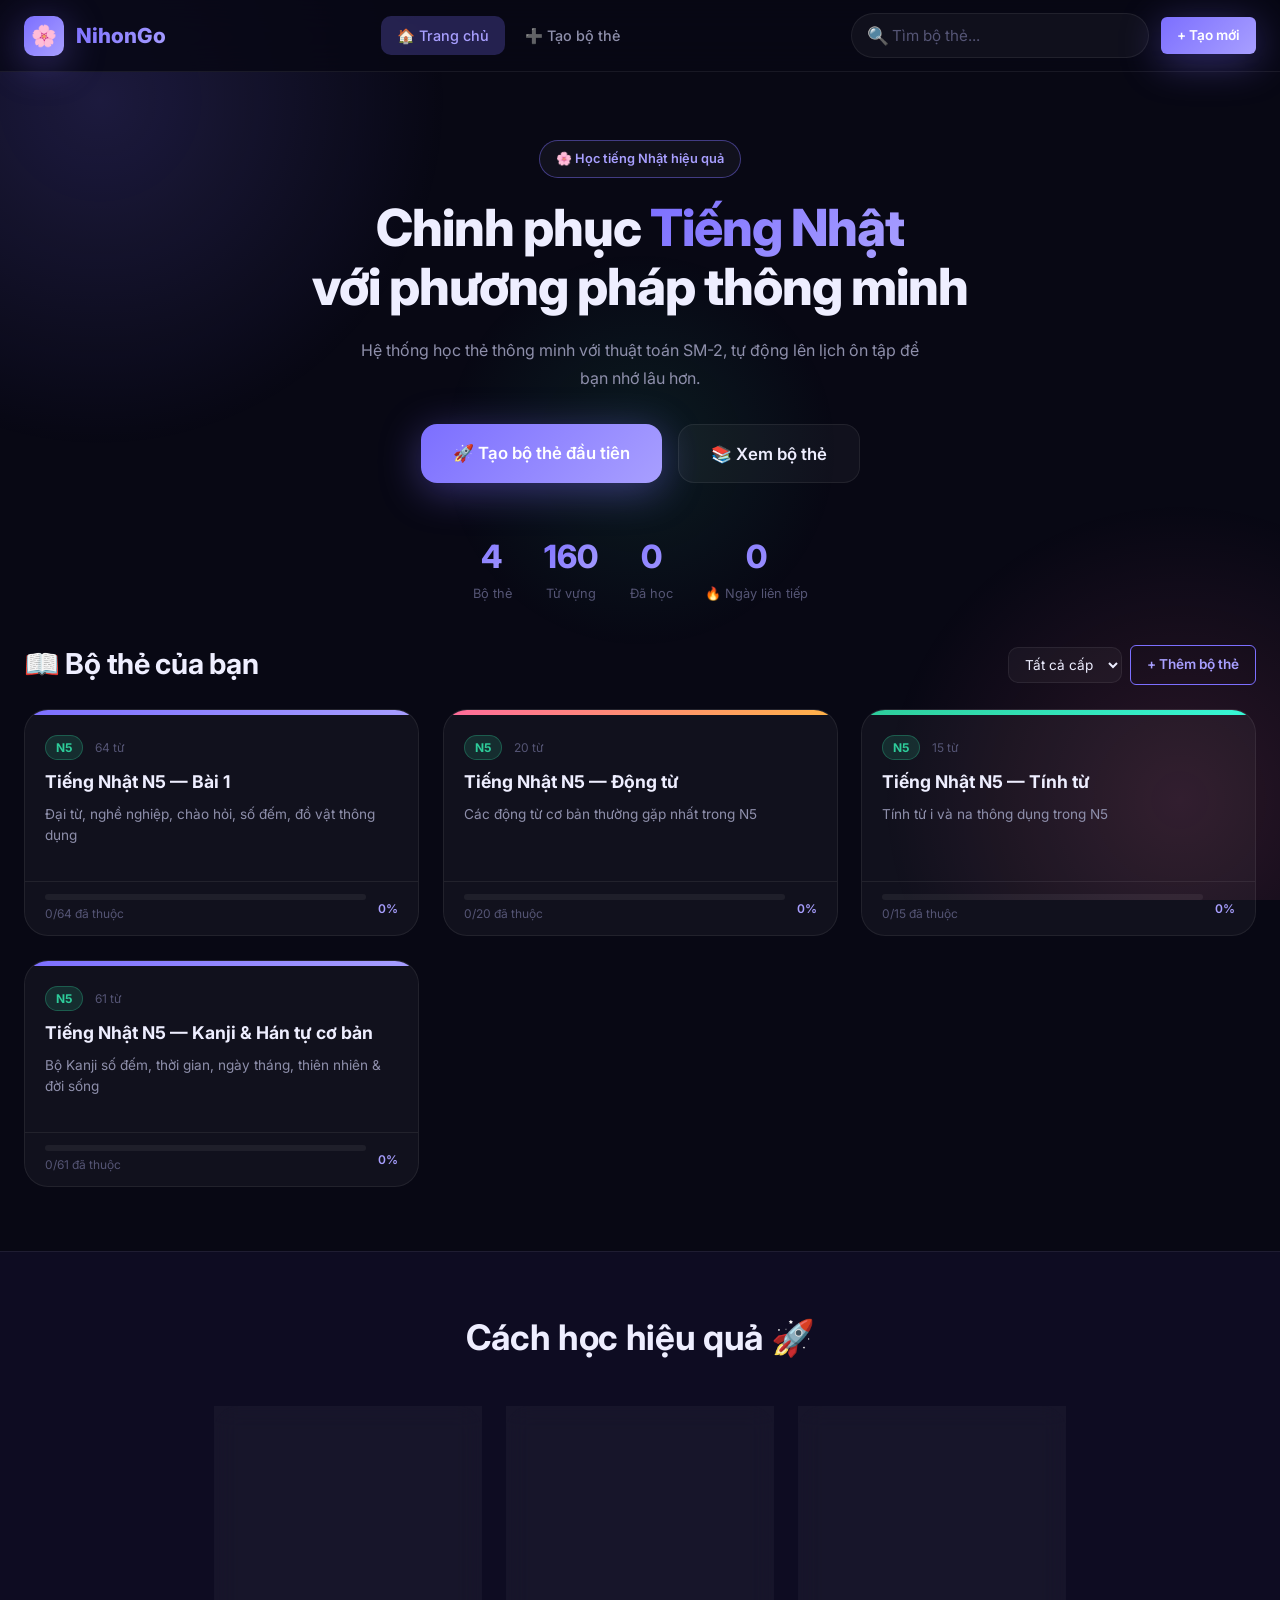
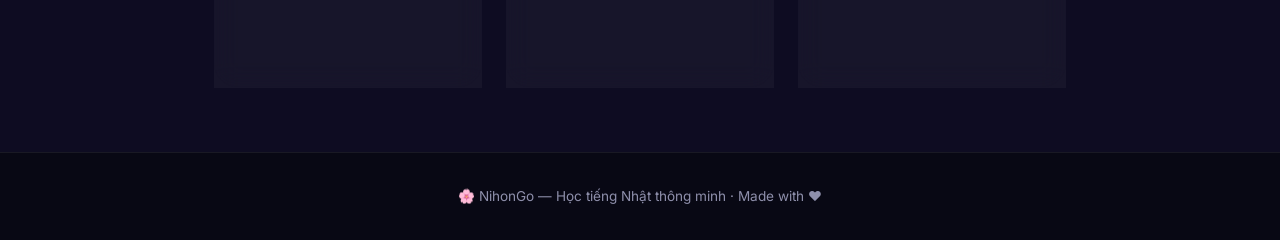
==== index.html @ 65e4b125 "first commit" ====
<!DOCTYPE html>
<html lang="vi">
<head>
  <meta charset="UTF-8">
  <meta name="viewport" content="width=device-width, initial-scale=1.0">
  <meta name="description" content="NihonGo — Học tiếng Nhật thông minh với spaced repetition, flashcard, kiểm tra và trò chơi ghép thẻ.">
  <title>NihonGo — Học Tiếng Nhật Thông Minh</title>
  <link rel="stylesheet" href="css/style.css">
  <link rel="stylesheet" href="css/components.css">
  <link rel="stylesheet" href="css/animations.css">
</head>
<body>
  <div class="bg-mesh"><div class="orb3"></div></div>

  <!-- NAVBAR -->
  <nav class="navbar">
    <div class="navbar-inner">
      <a href="index.html" class="navbar-brand">
        <div class="brand-logo">🌸</div>
        <span class="brand-name">NihonGo</span>
      </a>
      <ul class="navbar-nav hide-mobile">
        <li><a href="index.html" class="active">🏠 Trang chủ</a></li>
        <li><a href="create.html">➕ Tạo bộ thẻ</a></li>
      </ul>
      <div class="navbar-actions">
        <div class="search-wrap hide-mobile">
          <span class="icon">🔍</span>
          <input type="text" class="search-input" id="global-search" placeholder="Tìm bộ thẻ..." oninput="filterSets(this.value)">
        </div>
        <a href="create.html" class="btn btn-primary btn-sm">+ Tạo mới</a>
      </div>
    </div>
  </nav>

  <main class="page">
    <!-- HERO -->
    <section class="hero section">
      <div class="container-md">
        <div class="hero-badge">🌸 Học tiếng Nhật hiệu quả</div>
        <h1 class="hero-title">
          Chinh phục <span class="text-gradient">Tiếng Nhật</span><br>
          với phương pháp thông minh
        </h1>
        <p class="hero-sub">
          Hệ thống học thẻ thông minh với thuật toán SM-2, tự động lên lịch ôn tập để bạn nhớ lâu hơn.
        </p>
        <div class="hero-actions">
          <a href="create.html" class="btn btn-primary btn-lg">🚀 Tạo bộ thẻ đầu tiên</a>
          <button class="btn btn-secondary btn-lg" onclick="document.getElementById('sets-section').scrollIntoView({behavior:'smooth'})">
            📚 Xem bộ thẻ
          </button>
        </div>
        <div class="hero-stats" id="hero-stats">
          <div class="hero-stat"><div class="hero-stat-value" id="stat-sets">0</div><div class="hero-stat-label">Bộ thẻ</div></div>
          <div class="hero-stat"><div class="hero-stat-value" id="stat-words">0</div><div class="hero-stat-label">Từ vựng</div></div>
          <div class="hero-stat"><div class="hero-stat-value" id="stat-studied">0</div><div class="hero-stat-label">Đã học</div></div>
          <div class="hero-stat"><div class="hero-stat-value" id="stat-streak">0</div><div class="hero-stat-label">🔥 Ngày liên tiếp</div></div>
        </div>
      </div>
    </section>

    <!-- SETS SECTION -->
    <section class="section" id="sets-section" style="padding-top:0;">
      <div class="container">
        <div class="flex items-center justify-between gap-3 flex-wrap" style="margin-bottom:var(--sp-6);">
          <h2 style="font-size:clamp(1.25rem, 3vw, 1.8rem);">📖 Bộ thẻ của bạn</h2>
          <div class="flex gap-2 items-center flex-wrap" style="width:auto;">
            <select id="filter-level" class="form-select" style="width:auto;padding:var(--sp-2) var(--sp-3);font-size:.85rem;" onchange="filterSets()">
              <option value="">Tất cả cấp</option>
              <option value="N5">N5</option>
              <option value="N4">N4</option>
              <option value="N3">N3</option>
              <option value="N2">N2</option>
              <option value="N1">N1</option>
            </select>
            <a href="create.html" class="btn btn-outline btn-sm">+ Thêm bộ thẻ</a>
          </div>
        </div>

        <div class="grid-3" id="sets-grid">
          <!-- Rendered by JS -->
        </div>

        <div class="empty-state" id="empty-state" style="display:none;">
          <div class="empty-icon">📭</div>
          <h3>Chưa có bộ thẻ nào</h3>
          <p>Tạo bộ thẻ đầu tiên hoặc các bộ mặc định sẽ được thêm tự động.</p>
          <a href="create.html" class="btn btn-primary">Tạo bộ thẻ</a>
        </div>
      </div>
    </section>

    <!-- HOW IT WORKS -->
    <section class="section" style="background:var(--bg-elevated);border-top:1px solid var(--glass-border);">
      <div class="container-md">
        <h2 style="text-align:center;margin-bottom:var(--sp-12);">Cách học hiệu quả 🚀</h2>
        <div class="grid-3">
          <div class="card-glass" style="padding:var(--sp-6);text-align:center;gap:var(--sp-4);display:flex;flex-direction:column;align-items:center;" class="anim-fadeInUp">
            <div style="font-size:3rem;">🃏</div>
            <h3>Thẻ ghi nhớ</h3>
            <p>Lật thẻ 3D để học từ mới. Vuốt phải nếu thuộc, vuốt trái nếu chưa thuộc.</p>
          </div>
          <div class="card-glass" style="padding:var(--sp-6);text-align:center;gap:var(--sp-4);display:flex;flex-direction:column;align-items:center;">
            <div style="font-size:3rem;">🧠</div>
            <h3>SM-2 Thông minh</h3>
            <p>Thuật toán SM-2 tự động lên lịch ôn tập: từ khó xuất hiện nhiều hơn, từ đã thuộc ít hơn.</p>
          </div>
          <div class="card-glass" style="padding:var(--sp-6);text-align:center;gap:var(--sp-4);display:flex;flex-direction:column;align-items:center;">
            <div style="font-size:3rem;">📈</div>
            <h3>Theo dõi tiến độ</h3>
            <p>Xem tỷ lệ thuộc bài, chuỗi ngày học liên tiếp và độ chính xác trong bài kiểm tra.</p>
          </div>
        </div>
      </div>
    </section>
  </main>

  <footer class="footer">
    <div class="container">
      <p>🌸 NihonGo — Học tiếng Nhật thông minh · Made with ❤️</p>
    </div>
  </footer>

  <script src="js/data.js"></script>
  <script src="js/sm2.js"></script>
  <script src="js/app.js"></script>
  <script>
    let allSets = [];

    document.addEventListener('DOMContentLoaded', () => {
      allSets = DB.getSets();
      renderStats();
      renderSets(allSets);
    });

    function renderStats() {
      const stats = DB.getStats();
      document.getElementById('stat-sets').textContent    = allSets.length;
      document.getElementById('stat-words').textContent   = allSets.reduce((s, set) => s + set.cards.length, 0);
      document.getElementById('stat-studied').textContent = stats.totalStudied || 0;
      document.getElementById('stat-streak').textContent  = stats.streak || 0;
    }

    function renderSets(sets) {
      const grid  = document.getElementById('sets-grid');
      const empty = document.getElementById('empty-state');

      if (!sets.length) {
        grid.style.display  = 'none';
        empty.style.display = 'flex';
        return;
      }
      grid.style.display  = '';
      empty.style.display = 'none';

      grid.innerHTML = sets.map(set => {
        const prog = DB.getSetProgress(set.id);
        const accentColors = { '#7C6FFF': 'var(--grad-primary)', '#FF6B9D': 'var(--grad-secondary)', '#2ECC9A': 'var(--grad-success)' };
        const accent = accentColors[set.color] || 'var(--grad-primary)';
        return `
          <a href="study-set.html?set=${set.id}" class="set-card anim-cardEnter">
            <div class="set-card-accent" style="background:${accent};"></div>
            <div class="set-card-body">
              <div class="flex items-center gap-3" style="margin-bottom:var(--sp-2);">
                <span class="badge-${set.level.toLowerCase()}">${set.level}</span>
                <span style="font-size:.75rem;color:var(--text-muted);">${set.cards.length} từ</span>
              </div>
              <div class="set-card-title">${set.name}</div>
              <div class="set-card-desc">${set.description}</div>
            </div>
            <div class="set-card-footer">
              <div class="set-card-progress">
                <div class="progress-wrap" style="height:6px;">
                  <div class="progress-bar" style="width:${prog.pct}%;background:${accent};"></div>
                </div>
                <div style="font-size:.75rem;color:var(--text-muted);margin-top:4px;">${prog.known}/${prog.total} đã thuộc</div>
              </div>
              <span class="set-card-pct">${prog.pct}%</span>
            </div>
          </a>
        `;
      }).join('');
    }

    function filterSets(searchVal) {
      const search = (searchVal || document.getElementById('global-search').value || '').toLowerCase();
      const level  = document.getElementById('filter-level').value;
      const filtered = allSets.filter(s => {
        const matchSearch = !search || s.name.toLowerCase().includes(search) || s.description.toLowerCase().includes(search);
        const matchLevel  = !level  || s.level === level;
        return matchSearch && matchLevel;
      });
      renderSets(filtered);
    }
  </script>
</body>
</html>
---- css/style.css ----
@import url('https://fonts.googleapis.com/css2?family=Noto+Sans+JP:wght@300;400;500;700;900&family=Inter:wght@300;400;500;600;700;800;900&display=swap');

/* ============================================================
   DESIGN TOKENS
   ============================================================ */
:root {
  /* Brand */
  --clr-primary:       #7C6FFF;
  --clr-primary-dark:  #5A4FE0;
  --clr-primary-light: #A89FFF;
  --clr-primary-glow:  rgba(124,111,255,.25);

  --clr-secondary:       #FF6B9D;
  --clr-secondary-light: #FFA5C3;

  --clr-success:  #2ECC9A;
  --clr-warning:  #FFB347;
  --clr-danger:   #FF4757;

  /* Gradients */
  --grad-primary:   linear-gradient(135deg,#7C6FFF,#A89FFF);
  --grad-secondary: linear-gradient(135deg,#FF6B9D,#FFB347);
  --grad-success:   linear-gradient(135deg,#2ECC9A,#38F9D7);
  --grad-danger:    linear-gradient(135deg,#FF4757,#FF6B9D);
  --grad-hero:      linear-gradient(135deg,#080814 0%,#110D2E 50%,#080814 100%);
  --grad-card:      linear-gradient(135deg,rgba(124,111,255,.08),rgba(255,107,157,.04));

  /* Backgrounds */
  --bg-base:     #080814;
  --bg-elevated: #0E0C22;
  --bg-surface:  #15132E;
  --bg-overlay:  rgba(8,8,20,.85);

  /* Glass */
  --glass-bg:        rgba(255,255,255,.04);
  --glass-bg-hover:  rgba(255,255,255,.07);
  --glass-border:    rgba(255,255,255,.07);
  --glass-border-hi: rgba(124,111,255,.45);

  /* Text */
  --text-primary:   #EEEEFF;
  --text-secondary: #8E8FAB;
  --text-muted:     #555575;

  /* Shadows */
  --shadow-xs: 0 1px 4px rgba(0,0,0,.5);
  --shadow-sm: 0 4px 16px rgba(0,0,0,.5);
  --shadow-md: 0 8px 32px rgba(0,0,0,.55);
  --shadow-lg: 0 20px 60px rgba(0,0,0,.65);
  --shadow-primary: 0 8px 40px rgba(124,111,255,.4);
  --shadow-secondary: 0 8px 40px rgba(255,107,157,.4);

  /* Radii */
  --r-xs:  6px;
  --r-sm:  10px;
  --r-md:  16px;
  --r-lg:  24px;
  --r-xl:  36px;
  --r-2xl: 48px;
  --r-full: 9999px;

  /* Spacing scale */
  --sp-1:  4px;  --sp-2:  8px;  --sp-3: 12px; --sp-4: 16px;
  --sp-5: 20px;  --sp-6: 24px;  --sp-8: 32px;
  --sp-10: 40px; --sp-12: 48px; --sp-16: 64px;

  /* Transitions */
  --ease:        cubic-bezier(.4,0,.2,1);
  --ease-bounce: cubic-bezier(.34,1.56,.64,1);
  --t-fast: .15s; --t-base: .3s; --t-slow: .5s;

  /* Z-index */
  --z-base:    1;
  --z-sticky: 20;
  --z-modal: 100;
  --z-toast: 200;
}

/* ============================================================
   RESET
   ============================================================ */
*,*::before,*::after { box-sizing:border-box; margin:0; padding:0; }
html { scroll-behavior:smooth; font-size:16px; }
body {
  font-family:'Inter','Noto Sans JP',-apple-system,sans-serif;
  background:var(--bg-base);
  color:var(--text-primary);
  min-height:100vh;
  line-height:1.6;
  overflow-x:hidden;
  -webkit-font-smoothing:antialiased;
}
a { color:inherit; text-decoration:none; }
img,svg { display:block; }
button { font-family:inherit; cursor:pointer; border:none; background:none; }
input,select,textarea { font-family:inherit; }
ul,ol { list-style:none; }

::-webkit-scrollbar { width:6px; }
::-webkit-scrollbar-track { background:var(--bg-base); }
::-webkit-scrollbar-thumb { background:var(--clr-primary-dark); border-radius:3px; }
::-webkit-scrollbar-thumb:hover { background:var(--clr-primary); }
::selection { background:var(--clr-primary); color:#fff; }

/* ============================================================
   TYPOGRAPHY
   ============================================================ */
h1 { font-size:clamp(1.9rem,4.5vw,3.2rem); font-weight:800; line-height:1.15; letter-spacing:-.02em; }
h2 { font-size:clamp(1.4rem,3vw,2.2rem); font-weight:700; line-height:1.2; letter-spacing:-.01em; }
h3 { font-size:clamp(1.1rem,2vw,1.5rem); font-weight:600; }
h4 { font-size:1rem; font-weight:600; }
p  { color:var(--text-secondary); line-height:1.75; }

.text-gradient {
  background:var(--grad-primary);
  -webkit-background-clip:text;
  -webkit-text-fill-color:transparent;
  background-clip:text;
}
.text-gradient-2 {
  background:var(--grad-secondary);
  -webkit-background-clip:text;
  -webkit-text-fill-color:transparent;
  background-clip:text;
}

.japanese      { font-family:'Noto Sans JP',sans-serif; font-weight:500; }
.japanese-xl   { font-family:'Noto Sans JP',sans-serif; font-size:clamp(3rem,10vw,6rem); font-weight:700; line-height:1.05; }
.japanese-lg   { font-family:'Noto Sans JP',sans-serif; font-size:clamp(2rem,6vw,3.5rem); font-weight:700; }
.japanese-md   { font-family:'Noto Sans JP',sans-serif; font-size:clamp(1.2rem,3vw,1.8rem); font-weight:500; }

/* ============================================================
   LAYOUT
   ============================================================ */
.container    { width:100%; max-width:1280px; margin:0 auto; padding:0 var(--sp-6); }
.container-md { width:100%; max-width:900px;  margin:0 auto; padding:0 var(--sp-6); }
.container-sm { width:100%; max-width:680px;  margin:0 auto; padding:0 var(--sp-6); }

.page { min-height:100vh; padding-top:76px; }
.section { padding:var(--sp-16) 0; }

/* Flex helpers */
.flex         { display:flex; }
.flex-col     { display:flex; flex-direction:column; }
.text-center  { text-align:center; }
.items-center { align-items:center; }
.items-start  { align-items:flex-start; }
.justify-center  { justify-content:center; }
.justify-between { justify-content:space-between; }
.justify-end     { justify-content:flex-end; }
.flex-wrap    { flex-wrap:wrap; }
.flex-1       { flex:1; }
.gap-1 { gap:var(--sp-1); } .gap-2 { gap:var(--sp-2); }
.gap-3 { gap:var(--sp-3); } .gap-4 { gap:var(--sp-4); }
.gap-5 { gap:var(--sp-5); } .gap-6 { gap:var(--sp-6); }
.gap-8 { gap:var(--sp-8); }

/* Grid helpers */
.grid-2 { display:grid; grid-template-columns:repeat(2,1fr); gap:var(--sp-6); }
.grid-3 { display:grid; grid-template-columns:repeat(3,1fr); gap:var(--sp-6); }
.grid-4 { display:grid; grid-template-columns:repeat(4,1fr); gap:var(--sp-4); }

@media(max-width:1024px) {
  .grid-3 { grid-template-columns:repeat(2,1fr); }
  .grid-4 { grid-template-columns:repeat(2,1fr); }
}

@media(max-width:768px) {
  .container, .container-md, .container-sm { padding:0 var(--sp-4); }
  .page { padding-top:64px; }
  .navbar { height:62px; }
  .section { padding:var(--sp-10) 0; }
  .grid-2, .grid-3, .grid-4 { grid-template-columns:1fr; gap:var(--sp-4); }
  .hide-mobile { display:none !important; }
  
  .hero { padding:var(--sp-10) 0 var(--sp-6); }
  .hero-stats {
    display:grid;
    grid-template-columns:repeat(2, 1fr);
    gap:var(--sp-4);
    margin-top:var(--sp-8);
  }
  .hero-stat {
    background:var(--glass-bg);
    border:1px solid var(--glass-border);
    border-radius:var(--r-md);
    padding:var(--sp-3);
  }
  .hero-stat-value { font-size:1.6rem; }
  .hero-actions { flex-direction:column; width:100%; max-width:320px; margin:0 auto; }
  .hero-actions .btn { width:100%; }
}

@media(max-width:480px) {
  .container, .container-md, .container-sm { padding:0 var(--sp-3); }
  .hero-title { font-size:1.75rem; }
  .hero-stat-value { font-size:1.4rem; }
  .hero-stats { gap:var(--sp-2); }
  .hero-stat { padding:var(--sp-2); }
}

/* ============================================================
   BACKGROUND MESH (ANIMATED ORBS)
   ============================================================ */
.bg-mesh {
  position:fixed; inset:0; z-index:-1; overflow:hidden; pointer-events:none;
}
.bg-mesh::before {
  content:'';
  position:absolute;
  width:700px; height:700px;
  border-radius:50%;
  background:radial-gradient(circle,rgba(124,111,255,.18) 0%,transparent 70%);
  top:-250px; left:-250px;
  animation:orbFloat 22s ease-in-out infinite;
}
.bg-mesh::after {
  content:'';
  position:absolute;
  width:600px; height:600px;
  border-radius:50%;
  background:radial-gradient(circle,rgba(255,107,157,.14) 0%,transparent 70%);
  bottom:-200px; right:-200px;
  animation:orbFloat 28s ease-in-out infinite reverse;
}
.bg-mesh .orb3 {
  position:absolute;
  width:400px; height:400px;
  border-radius:50%;
  background:radial-gradient(circle,rgba(46,204,154,.1) 0%,transparent 70%);
  top:50%; left:50%;
  transform:translate(-50%,-50%);
  animation:orbFloat 18s ease-in-out infinite 5s;
}

/* ============================================================
   NAVBAR
   ============================================================ */
.navbar {
  position:fixed; top:0; left:0; right:0; z-index:var(--z-sticky);
  height:72px;
  display:flex; align-items:center;
  background:rgba(8,8,20,.85);
  backdrop-filter:blur(24px);
  -webkit-backdrop-filter:blur(24px);
  border-bottom:1px solid var(--glass-border);
  transition:var(--t-base) var(--ease);
}
.navbar-inner {
  width:100%; max-width:1280px; margin:0 auto;
  padding:0 var(--sp-6);
  display:flex; align-items:center; justify-content:space-between; gap:var(--sp-4);
}
.navbar-brand {
  display:flex; align-items:center; gap:var(--sp-3);
  font-weight:800; font-size:1.3rem;
  color:var(--text-primary);
}
.brand-logo {
  width:40px; height:40px;
  background:var(--grad-primary);
  border-radius:var(--r-sm);
  display:flex; align-items:center; justify-content:center;
  font-size:1.3rem;
  box-shadow:var(--shadow-primary);
  flex-shrink:0;
}
.brand-name { background:var(--grad-primary); -webkit-background-clip:text; -webkit-text-fill-color:transparent; background-clip:text; }

.navbar-nav { display:flex; align-items:center; gap:var(--sp-1); }
.navbar-nav a {
  display:flex; align-items:center; gap:var(--sp-2);
  padding:var(--sp-2) var(--sp-4);
  border-radius:var(--r-sm);
  color:var(--text-secondary);
  font-weight:500; font-size:.9rem;
  transition:var(--t-fast) var(--ease);
}
.navbar-nav a:hover { background:var(--glass-bg-hover); color:var(--text-primary); }
.navbar-nav a.active { background:var(--clr-primary-glow); color:var(--clr-primary-light); }

.navbar-actions { display:flex; align-items:center; gap:var(--sp-3); }

/* ============================================================
   HERO SECTION
   ============================================================ */
.hero {
  position:relative;
  padding:var(--sp-16) 0 var(--sp-10);
  text-align:center;
  overflow:hidden;
}
.hero-badge {
  display:inline-flex; align-items:center; gap:var(--sp-2);
  padding:var(--sp-2) var(--sp-4);
  background:var(--glass-bg);
  border:1px solid var(--glass-border-hi);
  border-radius:var(--r-full);
  font-size:.8rem; font-weight:600;
  color:var(--clr-primary-light);
  margin-bottom:var(--sp-5);
  animation:fadeInDown .6s var(--ease) both;
}
.hero-title { margin-bottom:var(--sp-5); animation:fadeInDown .6s var(--ease) .1s both; }
.hero-sub   { max-width:560px; margin:0 auto var(--sp-8); animation:fadeInDown .6s var(--ease) .2s both; }
.hero-actions { display:flex; gap:var(--sp-4); justify-content:center; flex-wrap:wrap; animation:fadeInUp .6s var(--ease) .3s both; }
.hero-stats {
  display:flex; gap:var(--sp-8); justify-content:center;
  margin-top:var(--sp-12);
  animation:fadeInUp .6s var(--ease) .4s both;
}
.hero-stat { text-align:center; }
.hero-stat-value { font-size:2rem; font-weight:800; background:var(--grad-primary); -webkit-background-clip:text; -webkit-text-fill-color:transparent; background-clip:text; }
.hero-stat-label { font-size:.8rem; color:var(--text-muted); margin-top:2px; }

/* ============================================================
   MISC UTILITIES
   ============================================================ */
.card-glass {
  background:var(--glass-bg);
  border:1px solid var(--glass-border);
  border-radius:var(--r-lg);
  backdrop-filter:blur(12px);
  -webkit-backdrop-filter:blur(12px);
  transition:var(--t-base) var(--ease);
}
.card-glass:hover {
  background:var(--glass-bg-hover);
  border-color:var(--glass-border-hi);
  box-shadow:var(--shadow-md);
  transform:translateY(-2px);
}

.divider { height:1px; background:var(--glass-border); border:none; margin:var(--sp-6) 0; }

.tag {
  display:inline-flex; align-items:center;
  padding:3px var(--sp-3);
  border-radius:var(--r-full);
  font-size:.75rem; font-weight:600;
  background:var(--clr-primary-glow);
  color:var(--clr-primary-light);
  border:1px solid rgba(124,111,255,.3);
}
.tag-success { background:rgba(46,204,154,.15); color:var(--clr-success); border-color:rgba(46,204,154,.3); }
.tag-warning { background:rgba(255,179,71,.15); color:var(--clr-warning); border-color:rgba(255,179,71,.3); }
.tag-danger  { background:rgba(255,71,87,.15); color:var(--clr-danger); border-color:rgba(255,71,87,.3); }

.empty-state {
  text-align:center; padding:var(--sp-16) var(--sp-6);
  display:flex; flex-direction:column; align-items:center; gap:var(--sp-4);
}
.empty-icon { font-size:4rem; opacity:.4; }

/* ============================================================
   PROGRESS BAR
   ============================================================ */
.progress-wrap { background:rgba(255,255,255,.06); border-radius:var(--r-full); overflow:hidden; }
.progress-bar  {
  height:100%; border-radius:var(--r-full);
  background:var(--grad-primary);
  transition:width .6s var(--ease);
  position:relative;
  overflow:hidden;
}
.progress-bar::after {
  content:'';
  position:absolute; inset:0;
  background:linear-gradient(90deg,transparent 0%,rgba(255,255,255,.25) 50%,transparent 100%);
  animation:shimmer 2s infinite;
}

/* ============================================================
   SEARCH BAR
   ============================================================ */
.search-wrap {
  position:relative;
  max-width:480px;
}
.search-wrap .icon {
  position:absolute; left:var(--sp-4); top:50%; transform:translateY(-50%);
  color:var(--text-muted); font-size:1.1rem; pointer-events:none;
}
.search-input {
  width:100%; padding:var(--sp-3) var(--sp-4) var(--sp-3) calc(var(--sp-4)*2.5);
  background:var(--glass-bg);
  border:1px solid var(--glass-border);
  border-radius:var(--r-full);
  color:var(--text-primary);
  font-size:.95rem;
  transition:var(--t-fast) var(--ease);
  outline:none;
}
.search-input:focus { border-color:var(--glass-border-hi); background:var(--glass-bg-hover); box-shadow:0 0 0 3px var(--clr-primary-glow); }
.search-input::placeholder { color:var(--text-muted); }

/* ============================================================
   FOOTER
   ============================================================ */
.footer {
  margin-top:auto;
  padding:var(--sp-8) 0;
  border-top:1px solid var(--glass-border);
  text-align:center;
  color:var(--text-muted);
  font-size:.85rem;
}
---- css/components.css ----
/* ============================================================
   BUTTONS
   ============================================================ */
.btn {
  display:inline-flex; align-items:center; justify-content:center; gap:var(--sp-2);
  padding:var(--sp-3) var(--sp-6);
  border-radius:var(--r-sm);
  font-weight:600; font-size:.95rem;
  cursor:pointer; border:none; outline:none;
  transition:var(--t-fast) var(--ease);
  white-space:nowrap; user-select:none;
  text-decoration:none;
}
.btn:active { transform:scale(.97); }

.btn-primary {
  background:var(--grad-primary);
  color:#fff;
  box-shadow:var(--shadow-primary);
}
.btn-primary:hover { filter:brightness(1.12); box-shadow:0 10px 45px rgba(124,111,255,.5); transform:translateY(-1px); }

.btn-secondary {
  background:var(--glass-bg);
  color:var(--text-primary);
  border:1px solid var(--glass-border);
}
.btn-secondary:hover { background:var(--glass-bg-hover); border-color:var(--glass-border-hi); }

.btn-success {
  background:var(--grad-success);
  color:#fff;
  box-shadow:0 8px 32px rgba(46,204,154,.35);
}
.btn-success:hover { filter:brightness(1.1); transform:translateY(-1px); }

.btn-danger {
  background:var(--grad-danger);
  color:#fff;
  box-shadow:0 8px 32px rgba(255,71,87,.35);
}
.btn-danger:hover { filter:brightness(1.1); transform:translateY(-1px); }

.btn-outline {
  background:transparent;
  color:var(--clr-primary-light);
  border:1.5px solid var(--clr-primary);
}
.btn-outline:hover { background:var(--clr-primary-glow); }

.btn-ghost {
  background:transparent;
  color:var(--text-secondary);
  padding:var(--sp-2) var(--sp-3);
}
.btn-ghost:hover { background:var(--glass-bg-hover); color:var(--text-primary); }

.btn-sm { padding:var(--sp-2) var(--sp-4); font-size:.85rem; border-radius:var(--r-xs); }
.btn-lg { padding:var(--sp-4) var(--sp-8); font-size:1.05rem; border-radius:var(--r-md); }
.btn-icon {
  width:40px; height:40px;
  padding:0; border-radius:var(--r-sm);
  background:var(--glass-bg); border:1px solid var(--glass-border);
  color:var(--text-secondary);
  font-size:1.1rem;
}
.btn-icon:hover { background:var(--glass-bg-hover); color:var(--text-primary); border-color:var(--glass-border-hi); }
.btn-icon-lg { width:52px; height:52px; font-size:1.3rem; border-radius:var(--r-md); }

/* ============================================================
   STUDY SET CARDS (home page grid)
   ============================================================ */
.set-card {
  background:var(--glass-bg);
  border:1px solid var(--glass-border);
  border-radius:var(--r-lg);
  overflow:hidden;
  cursor:pointer;
  transition:var(--t-base) var(--ease);
  text-decoration:none;
  display:flex; flex-direction:column;
}
.set-card:hover {
  transform:translateY(-4px);
  border-color:var(--glass-border-hi);
  box-shadow:var(--shadow-md);
}
.set-card-accent {
  height:5px;
  background:var(--grad-primary);
}
.set-card-body { padding:var(--sp-5); flex:1; }
.set-card-title { font-size:1.1rem; font-weight:700; margin-bottom:var(--sp-2); color:var(--text-primary); }
.set-card-desc  { font-size:.85rem; color:var(--text-secondary); margin-bottom:var(--sp-4); line-height:1.5; }
.set-card-meta  { display:flex; align-items:center; gap:var(--sp-3); flex-wrap:wrap; }
.set-card-count { font-size:.8rem; color:var(--text-muted); display:flex; align-items:center; gap:var(--sp-1); }
.set-card-footer {
  padding:var(--sp-3) var(--sp-5);
  border-top:1px solid var(--glass-border);
  display:flex; align-items:center; justify-content:space-between;
}
.set-card-progress { flex:1; margin-right:var(--sp-3); }
.set-card-progress .progress-wrap { height:6px; }
.set-card-pct { font-size:.75rem; font-weight:600; color:var(--clr-primary-light); white-space:nowrap; }

/* ============================================================
   MODE BUTTONS (study-set.html)
   ============================================================ */
.mode-list { display:flex; flex-direction:column; gap:var(--sp-3); }

.mode-btn {
  display:flex; align-items:center; gap:var(--sp-4);
  padding:var(--sp-4) var(--sp-5);
  background:var(--glass-bg);
  border:1px solid var(--glass-border);
  border-radius:var(--r-md);
  cursor:pointer;
  transition:var(--t-fast) var(--ease);
  text-decoration:none; color:var(--text-primary);
}
.mode-btn:hover {
  background:var(--glass-bg-hover);
  border-color:var(--glass-border-hi);
  transform:translateX(4px);
}
.mode-btn-icon {
  width:48px; height:48px; flex-shrink:0;
  border-radius:var(--r-sm);
  display:flex; align-items:center; justify-content:center;
  font-size:1.5rem;
}
.mode-btn-label { font-size:1.05rem; font-weight:600; }
.mode-btn-desc  { font-size:.8rem; color:var(--text-secondary); margin-top:2px; }
.mode-btn-arrow { margin-left:auto; color:var(--text-muted); font-size:1.1rem; transition:var(--t-fast); }
.mode-btn:hover .mode-btn-arrow { color:var(--text-primary); transform:translateX(3px); }

/* ============================================================
   FLASHCARD (3D flip card)
   ============================================================ */
.fc-scene {
  width:100%;
  max-width:600px;
  aspect-ratio:3/2;
  margin:0 auto;
  perspective:1200px;
  cursor:pointer;
}
.fc-card {
  width:100%; height:100%;
  position:relative;
  transform-style:preserve-3d;
  transition:transform .6s cubic-bezier(.4,0,.2,1);
  user-select:none;
}
.fc-card.flipped { transform:rotateY(180deg); }

.fc-face {
  position:absolute; inset:0;
  backface-visibility:hidden;
  -webkit-backface-visibility:hidden;
  border-radius:var(--r-xl);
  display:flex; flex-direction:column;
  align-items:center; justify-content:center;
  padding:var(--sp-8);
  text-align:center;
  border:1px solid var(--glass-border);
  overflow:hidden;
}
.fc-front {
  background:linear-gradient(145deg,var(--bg-elevated),var(--bg-surface));
  box-shadow:var(--shadow-lg);
}
.fc-back {
  background:linear-gradient(145deg,#12103A,#1E1B4A);
  transform:rotateY(180deg);
  box-shadow:var(--shadow-lg);
  border-color:rgba(124,111,255,.25);
}
.fc-face::before {
  content:'';
  position:absolute;
  top:-50%; left:-50%; width:200%; height:200%;
  background:radial-gradient(circle at 50% 50%,rgba(124,111,255,.06) 0%,transparent 60%);
  pointer-events:none;
}

.fc-japanese { line-height:1.2; margin-bottom:var(--sp-3); }
.fc-reading  { color:var(--clr-primary-light); font-size:1.1rem; font-family:'Noto Sans JP',sans-serif; }
.fc-meaning  { font-size:1.5rem; font-weight:700; color:var(--text-primary); margin-bottom:var(--sp-3); }
.fc-example  { font-size:.85rem; color:var(--text-secondary); max-width:380px; }
.fc-romaji   { font-size:.9rem; color:var(--text-muted); margin-top:var(--sp-2); letter-spacing:.05em; }
.fc-category-tag {
  position:absolute; top:var(--sp-4); left:var(--sp-4);
  padding:3px var(--sp-3); border-radius:var(--r-full);
  font-size:.72rem; font-weight:600;
  background:var(--clr-primary-glow); color:var(--clr-primary-light);
  border:1px solid rgba(124,111,255,.25);
}
.fc-hint {
  position:absolute; bottom:var(--sp-4); right:var(--sp-4);
  font-size:.78rem; color:var(--text-muted);
  display:flex; align-items:center; gap:var(--sp-1);
}
.fc-speaker {
  position:absolute; top:var(--sp-4); right:var(--sp-4);
  width:36px; height:36px;
  border-radius:var(--r-sm);
  display:flex; align-items:center; justify-content:center;
  background:var(--glass-bg);
  border:1px solid var(--glass-border);
  color:var(--text-secondary); font-size:1rem;
  cursor:pointer; transition:var(--t-fast);
  z-index:2;
}
.fc-speaker:hover { background:var(--clr-primary-glow); color:var(--clr-primary-light); border-color:var(--glass-border-hi); }

/* Rate buttons */
.fc-controls { display:flex; gap:var(--sp-4); justify-content:center; margin-top:var(--sp-6); }
.btn-know   { background:var(--grad-success); color:#fff; box-shadow:0 8px 30px rgba(46,204,154,.35); }
.btn-know:hover { filter:brightness(1.1); transform:translateY(-2px); }
.btn-unsure { background:rgba(255,179,71,.15); color:var(--clr-warning); border:1.5px solid rgba(255,179,71,.4); }
.btn-unsure:hover { background:rgba(255,179,71,.25); transform:translateY(-2px); }
.btn-dontknow { background:var(--grad-danger); color:#fff; box-shadow:0 8px 30px rgba(255,71,87,.35); }
.btn-dontknow:hover { filter:brightness(1.1); transform:translateY(-2px); }

.fc-nav { display:flex; align-items:center; gap:var(--sp-4); justify-content:center; margin-top:var(--sp-4); }
.fc-counter { font-size:.9rem; color:var(--text-secondary); min-width:80px; text-align:center; }

/* ============================================================
   PROGRESS RING
   ============================================================ */
.progress-ring-wrap {
  position:relative; display:inline-flex; align-items:center; justify-content:center;
}
.progress-ring { transform:rotate(-90deg); }
.progress-ring-track { stroke:rgba(255,255,255,.07); stroke-width:8; fill:none; }
.progress-ring-fill  { stroke:url(#ringGrad); stroke-width:8; fill:none; stroke-linecap:round; transition:stroke-dashoffset .7s var(--ease); }
.progress-ring-label {
  position:absolute; text-align:center;
  font-size:1.4rem; font-weight:800;
}
.progress-ring-sublabel { font-size:.7rem; color:var(--text-muted); }

/* ============================================================
   WORD LIST TABLE
   ============================================================ */
.word-list { display:flex; flex-direction:column; gap:var(--sp-2); }
.word-item {
  display:grid; grid-template-columns:1fr 1fr auto;
  align-items:center; gap:var(--sp-4);
  padding:var(--sp-3) var(--sp-5);
  background:var(--glass-bg);
  border:1px solid var(--glass-border);
  border-radius:var(--r-sm);
  transition:var(--t-fast) var(--ease);
}
.word-item:hover { background:var(--glass-bg-hover); border-color:var(--glass-border-hi); }
.word-item-jp   { font-family:'Noto Sans JP',sans-serif; font-size:1.1rem; font-weight:500; }
.word-item-vn   { color:var(--text-secondary); font-size:.9rem; }
.word-item-acts { display:flex; gap:var(--sp-2); }

/* ============================================================
   LEARN MODE — Q&A Cards
   ============================================================ */
.learn-question {
  text-align:center;
  padding:var(--sp-8) var(--sp-8) var(--sp-10);
  background:linear-gradient(145deg,var(--bg-elevated),var(--bg-surface));
  border:1px solid var(--glass-border);
  border-radius:var(--r-xl);
  margin-bottom:var(--sp-6);
  position:relative;
  overflow:hidden;
  min-height:220px;
  display:flex; flex-direction:column; align-items:center; justify-content:center;
}
.learn-question::before {
  content:'';
  position:absolute; inset:0;
  background:radial-gradient(circle at 50% 0%,rgba(124,111,255,.08),transparent 60%);
}

.learn-qtype { font-size:.8rem; color:var(--clr-primary-light); font-weight:600; letter-spacing:.1em; text-transform:uppercase; margin-bottom:var(--sp-3); }
.learn-qtext { position:relative; z-index:1; }

.learn-choices { display:flex; flex-direction:column; gap:var(--sp-3); }
.choice-btn {
  width:100%;
  padding:var(--sp-4) var(--sp-5);
  background:var(--glass-bg);
  border:1.5px solid var(--glass-border);
  border-radius:var(--r-md);
  color:var(--text-primary);
  font-size:1rem; font-weight:500;
  text-align:left;
  cursor:pointer;
  transition:var(--t-fast) var(--ease);
  display:flex; align-items:center; gap:var(--sp-3);
}
.choice-btn:hover:not(:disabled) { background:var(--clr-primary-glow); border-color:var(--clr-primary); color:var(--clr-primary-light); }
.choice-btn.correct  { background:rgba(46,204,154,.15); border-color:var(--clr-success); color:var(--clr-success); }
.choice-btn.wrong    { background:rgba(255,71,87,.15); border-color:var(--clr-danger); color:var(--clr-danger); }
.choice-btn:disabled { cursor:default; }
.choice-label {
  width:30px; height:30px; flex-shrink:0;
  border-radius:var(--r-xs);
  background:var(--glass-bg-hover);
  display:flex; align-items:center; justify-content:center;
  font-size:.8rem; font-weight:700; color:var(--text-muted);
}
.choice-btn.correct .choice-label { background:var(--clr-success); color:#fff; }
.choice-btn.wrong   .choice-label { background:var(--clr-danger); color:#fff; }

.type-input {
  width:100%;
  padding:var(--sp-4) var(--sp-5);
  background:var(--glass-bg);
  border:1.5px solid var(--glass-border);
  border-radius:var(--r-md);
  color:var(--text-primary);
  font-size:1.1rem; font-weight:500;
  outline:none;
  transition:var(--t-fast) var(--ease);
  font-family:'Noto Sans JP',sans-serif;
}
.type-input:focus { border-color:var(--glass-border-hi); background:var(--glass-bg-hover); box-shadow:0 0 0 3px var(--clr-primary-glow); }
.type-input.correct { border-color:var(--clr-success); background:rgba(46,204,154,.1); }
.type-input.wrong   { border-color:var(--clr-danger); background:rgba(255,71,87,.1); }

.feedback-bar {
  padding:var(--sp-4) var(--sp-5);
  border-radius:var(--r-md);
  font-weight:600; font-size:.95rem;
  display:flex; align-items:center; gap:var(--sp-3);
  animation:fadeInUp .3s var(--ease) both;
}
.feedback-bar.correct { background:rgba(46,204,154,.12); border:1px solid rgba(46,204,154,.3); color:var(--clr-success); }
.feedback-bar.wrong   { background:rgba(255,71,87,.12); border:1px solid rgba(255,71,87,.3); color:var(--clr-danger); }

/* ============================================================
   MATCH GAME
   ============================================================ */
.match-grid {
  display:grid;
  grid-template-columns:repeat(auto-fill,minmax(160px,1fr));
  gap:var(--sp-3);
}
.match-tile {
  min-height:90px;
  padding:var(--sp-4);
  background:var(--glass-bg);
  border:1.5px solid var(--glass-border);
  border-radius:var(--r-md);
  display:flex; align-items:center; justify-content:center;
  text-align:center;
  font-size:.95rem; font-weight:500;
  cursor:pointer;
  transition:var(--t-fast) var(--ease);
  user-select:none;
}
.match-tile:hover:not(.matched):not(.selected) {
  background:var(--glass-bg-hover);
  border-color:var(--clr-primary);
  transform:scale(1.02);
}
.match-tile.selected { background:var(--clr-primary-glow); border-color:var(--clr-primary); color:var(--clr-primary-light); box-shadow:0 0 0 3px var(--clr-primary-glow); }
.match-tile.matched  { background:rgba(46,204,154,.12); border-color:var(--clr-success); color:var(--clr-success); cursor:default; animation:matchPop .4s var(--ease-bounce); }
.match-tile.wrong    { animation:shake .4s var(--ease); border-color:var(--clr-danger); background:rgba(255,71,87,.12); }
.match-tile.japanese { font-family:'Noto Sans JP',sans-serif; font-size:1.2rem; }

/* ============================================================
   TEST MODE
   ============================================================ */
.test-question {
  background:linear-gradient(145deg,var(--bg-elevated),var(--bg-surface));
  border:1px solid var(--glass-border);
  border-radius:var(--r-xl);
  padding:var(--sp-8);
  margin-bottom:var(--sp-6);
}
.test-qnum    { font-size:.8rem; color:var(--text-muted); font-weight:600; letter-spacing:.1em; text-transform:uppercase; margin-bottom:var(--sp-3); }
.test-qtext   { font-size:1.2rem; font-weight:700; margin-bottom:var(--sp-5); }
.test-timer {
  display:flex; align-items:center; gap:var(--sp-2);
  font-size:1.2rem; font-weight:700; color:var(--clr-warning);
}
.test-timer.danger { color:var(--clr-danger); animation:pulse 1s infinite; }

.results-card {
  background:var(--glass-bg);
  border:1px solid var(--glass-border);
  border-radius:var(--r-xl);
  padding:var(--sp-10);
  text-align:center;
}
.results-score { font-size:4rem; font-weight:900; background:var(--grad-primary); -webkit-background-clip:text; -webkit-text-fill-color:transparent; background-clip:text; }
.results-grade { font-size:1.5rem; font-weight:700; margin:var(--sp-2) 0 var(--sp-6); }

/* ============================================================
   SESSION HEADER
   ============================================================ */
.session-header {
  padding:var(--sp-4) 0;
  display:flex; align-items:center; gap:var(--sp-4);
  border-bottom:1px solid var(--glass-border);
  margin-bottom:var(--sp-6);
}
.session-progress-wrap { flex:1; height:8px; }
.session-stats { display:flex; gap:var(--sp-6); }
.session-stat-val { font-size:1.1rem; font-weight:700; }
.session-stat-val.correct { color:var(--clr-success); }
.session-stat-val.wrong   { color:var(--clr-danger); }
.session-stat-lbl { font-size:.75rem; color:var(--text-muted); }

/* ============================================================
   TOAST
   ============================================================ */
#toast-container {
  position:fixed; bottom:var(--sp-6); right:var(--sp-6);
  z-index:var(--z-toast);
  display:flex; flex-direction:column-reverse; gap:var(--sp-3);
}
.toast {
  display:flex; align-items:center; gap:var(--sp-3);
  padding:var(--sp-3) var(--sp-5);
  background:var(--bg-surface);
  border:1px solid var(--glass-border);
  border-radius:var(--r-md);
  box-shadow:var(--shadow-md);
  font-size:.9rem; font-weight:500;
  min-width:260px; max-width:380px;
  animation:slideInRight .35s var(--ease-bounce);
}
.toast.removing { animation:slideOutRight .3s var(--ease) forwards; }
.toast-success { border-color:rgba(46,204,154,.4); }
.toast-success .toast-icon { color:var(--clr-success); }
.toast-error   { border-color:rgba(255,71,87,.4); }
.toast-error .toast-icon   { color:var(--clr-danger); }
.toast-info    { border-color:rgba(124,111,255,.4); }
.toast-info .toast-icon    { color:var(--clr-primary-light); }

/* ============================================================
   MODAL
   ============================================================ */
.modal-overlay {
  position:fixed; inset:0; z-index:var(--z-modal);
  background:rgba(0,0,0,.7);
  backdrop-filter:blur(8px);
  display:flex; align-items:center; justify-content:center;
  padding:var(--sp-4);
  animation:fadeIn .25s var(--ease);
}
.modal-overlay.hidden { display:none; }
.modal-box {
  background:var(--bg-surface);
  border:1px solid var(--glass-border);
  border-radius:var(--r-xl);
  padding:var(--sp-8);
  width:100%; max-width:480px;
  box-shadow:var(--shadow-lg);
  animation:scaleIn .3s var(--ease-bounce);
}
.modal-title { font-size:1.3rem; font-weight:700; margin-bottom:var(--sp-4); }
.modal-body  { color:var(--text-secondary); margin-bottom:var(--sp-6); }
.modal-actions { display:flex; gap:var(--sp-3); justify-content:flex-end; }

/* ============================================================
   FORM ELEMENTS
   ============================================================ */
.form-group { display:flex; flex-direction:column; gap:var(--sp-2); }
.form-label { font-size:.85rem; font-weight:600; color:var(--text-secondary); }
.form-input,.form-select,.form-textarea {
  padding:var(--sp-3) var(--sp-4);
  background:var(--glass-bg);
  border:1.5px solid var(--glass-border);
  border-radius:var(--r-sm);
  color:var(--text-primary);
  font-size:.95rem;
  outline:none;
  transition:var(--t-fast) var(--ease);
  width:100%;
}
.form-input:focus,.form-select:focus,.form-textarea:focus {
  border-color:var(--glass-border-hi);
  background:var(--glass-bg-hover);
  box-shadow:0 0 0 3px var(--clr-primary-glow);
}
.form-input::placeholder,.form-textarea::placeholder { color:var(--text-muted); }
.form-select { cursor:pointer; }
.form-select option { background:var(--bg-surface); }
.form-textarea { resize:vertical; min-height:100px; font-family:inherit; }

/* Card editor row (create.html) */
.card-row {
  display:grid; grid-template-columns:1fr 1fr;
  gap:var(--sp-4); align-items:center;
  padding:var(--sp-4) var(--sp-5);
  background:var(--glass-bg);
  border:1px solid var(--glass-border);
  border-radius:var(--r-md);
  animation:fadeInUp .3s var(--ease);
}
.card-row:hover { border-color:var(--glass-border-hi); }
.card-row-actions { display:flex; gap:var(--sp-2); justify-content:flex-end; grid-column:span 2; }
.card-row-num { font-size:.75rem; color:var(--text-muted); font-weight:700; }

/* ============================================================
   CAROUSEL (preview on study-set)
   ============================================================ */
.preview-carousel {
  background:linear-gradient(145deg,var(--bg-elevated),var(--bg-surface));
  border:1px solid var(--glass-border);
  border-radius:var(--r-xl);
  min-height:200px;
  display:flex; align-items:center; justify-content:center;
  position:relative;
  overflow:hidden;
  padding:var(--sp-8);
}
.preview-word {
  text-align:center;
  animation:fadeIn .4s var(--ease);
}
.preview-dots {
  display:flex; gap:var(--sp-2); justify-content:center; margin-top:var(--sp-4);
}
.preview-dot {
  width:8px; height:8px;
  border-radius:50%;
  background:rgba(255,255,255,.15);
  cursor:pointer; transition:var(--t-fast);
}
.preview-dot.active { background:var(--clr-primary); width:20px; border-radius:var(--r-full); }

/* ============================================================
   COMPLETE SCREEN
   ============================================================ */
.complete-screen {
  text-align:center;
  padding:var(--sp-16) var(--sp-6);
  animation:fadeIn .5s var(--ease);
}
.complete-icon { font-size:5rem; margin-bottom:var(--sp-5); animation:bounceIn .6s var(--ease-bounce); }
.complete-title { margin-bottom:var(--sp-3); }
.complete-stats { display:flex; gap:var(--sp-6); justify-content:center; margin:var(--sp-8) 0; flex-wrap:wrap; }
.complete-stat { text-align:center; }
.complete-stat-value { font-size:2.2rem; font-weight:800; }
.complete-stat-label { font-size:.8rem; color:var(--text-muted); }

/* ============================================================
   LEVEL BADGES
   ============================================================ */
.badge-n5 { background:rgba(46,204,154,.15); color:var(--clr-success); border:1px solid rgba(46,204,154,.3); padding:2px 10px; border-radius:var(--r-full); font-size:.75rem; font-weight:700; }
.badge-n4 { background:rgba(255,179,71,.15); color:var(--clr-warning); border:1px solid rgba(255,179,71,.3); padding:2px 10px; border-radius:var(--r-full); font-size:.75rem; font-weight:700; }
.badge-n3 { background:rgba(56,249,215,.15); color:#38F9D7; border:1px solid rgba(56,249,215,.3); padding:2px 10px; border-radius:var(--r-full); font-size:.75rem; font-weight:700; }
.badge-n2 { background:rgba(124,111,255,.15); color:var(--clr-primary-light); border:1px solid rgba(124,111,255,.3); padding:2px 10px; border-radius:var(--r-full); font-size:.75rem; font-weight:700; }
.badge-n1 { background:rgba(255,71,87,.15); color:var(--clr-danger); border:1px solid rgba(255,71,87,.3); padding:2px 10px; border-radius:var(--r-full); font-size:.75rem; font-weight:700; }

/* ============================================================
   RESPONSIVE OVERRIDES FOR COMPONENTS
   ============================================================ */
@media (max-width: 768px) {
  /* Buttons */
  .btn-lg { padding: var(--sp-3) var(--sp-5); font-size: .95rem; }
  
  /* Flashcard */
  .fc-scene {
    aspect-ratio: auto;
    min-height: 320px;
    height: 320px;
  }
  .fc-face {
    padding: var(--sp-5) var(--sp-4);
  }
  .fc-meaning { font-size: 1.25rem; }
  .fc-example { font-size: .8rem; }
  .fc-controls {
    flex-wrap: wrap;
    gap: var(--sp-2);
  }
  .fc-controls .btn {
    flex: 1 1 calc(33.333% - var(--sp-2));
    padding: var(--sp-2) var(--sp-2);
    font-size: .82rem;
  }

  /* Preview Carousel */
  .preview-carousel {
    min-height: 180px;
    padding: var(--sp-6) var(--sp-4);
  }
  .preview-carousel .btn-icon {
    width: 34px;
    height: 34px;
    font-size: .95rem;
  }

  /* Mode Buttons */
  .mode-btn {
    padding: var(--sp-3) var(--sp-4);
    gap: var(--sp-3);
  }
  .mode-btn-icon {
    width: 40px;
    height: 40px;
    font-size: 1.25rem;
  }
  .mode-btn-label { font-size: .95rem; }
  .mode-btn-desc { font-size: .75rem; }

  /* Word list item */
  .word-item {
    grid-template-columns: 1fr 1fr auto;
    gap: var(--sp-2);
    padding: var(--sp-3) var(--sp-3);
  }
  .word-item-jp { font-size: .95rem; }
  .word-item-vn { font-size: .82rem; }

  /* Learn Mode */
  .learn-question {
    min-height: 180px;
    padding: var(--sp-6) var(--sp-4);
  }
  .choice-btn {
    padding: var(--sp-3) var(--sp-4);
    font-size: .9rem;
  }

  /* Match Game */
  .match-grid {
    grid-template-columns: repeat(3, 1fr);
    gap: var(--sp-2);
  }
  .match-tile {
    min-height: 72px;
    padding: var(--sp-2);
    font-size: .85rem;
  }
  .match-tile.japanese {
    font-size: 1rem;
  }

  /* Create Card Row */
  .card-row {
    grid-template-columns: 1fr;
    gap: var(--sp-3);
    padding: var(--sp-3);
  }
  .card-row-actions {
    grid-column: span 1;
    margin-top: var(--sp-1);
  }

  /* Results and Complete screen */
  .complete-screen { padding: var(--sp-8) var(--sp-4); }
  .complete-icon { font-size: 3.5rem; margin-bottom: var(--sp-3); }
  .complete-stats { gap: var(--sp-4); }
  .complete-stat-value { font-size: 1.7rem; }
  .results-card { padding: var(--sp-6) var(--sp-4); }
  .results-score { font-size: 3rem; }
}

@media (max-width: 480px) {
  /* Ultra small screens */
  .fc-scene {
    min-height: 290px;
    height: 290px;
  }
  .fc-controls .btn {
    flex: 1 1 100%;
    padding: var(--sp-3);
  }
  .match-grid {
    grid-template-columns: repeat(2, 1fr);
    gap: 8px;
  }
  .match-tile {
    min-height: 65px;
    font-size: .8rem;
  }
  .match-tile.japanese {
    font-size: .95rem;
  }
  .word-item {
    grid-template-columns: 1fr auto;
  }
  .word-item > div:nth-child(2) {
    grid-column: span 2;
    padding-top: 4px;
    border-top: 1px dashed rgba(255,255,255,.06);
  }
}
---- css/animations.css ----
/* ============================================================
   KEYFRAME ANIMATIONS
   ============================================================ */

/* -- Fade -- */
@keyframes fadeIn {
  from { opacity:0; }
  to   { opacity:1; }
}
@keyframes fadeInUp {
  from { opacity:0; transform:translateY(20px); }
  to   { opacity:1; transform:translateY(0); }
}
@keyframes fadeInDown {
  from { opacity:0; transform:translateY(-20px); }
  to   { opacity:1; transform:translateY(0); }
}
@keyframes fadeInLeft {
  from { opacity:0; transform:translateX(-20px); }
  to   { opacity:1; transform:translateX(0); }
}
@keyframes fadeInRight {
  from { opacity:0; transform:translateX(20px); }
  to   { opacity:1; transform:translateX(0); }
}

/* -- Slide Toast -- */
@keyframes slideInRight {
  from { opacity:0; transform:translateX(100%); }
  to   { opacity:1; transform:translateX(0); }
}
@keyframes slideOutRight {
  from { opacity:1; transform:translateX(0); }
  to   { opacity:0; transform:translateX(100%); }
}

/* -- Scale -- */
@keyframes scaleIn {
  from { opacity:0; transform:scale(.88); }
  to   { opacity:1; transform:scale(1); }
}
@keyframes scaleOut {
  from { opacity:1; transform:scale(1); }
  to   { opacity:0; transform:scale(.88); }
}

/* -- Bounce -- */
@keyframes bounceIn {
  0%   { opacity:0; transform:scale(.3); }
  50%  { opacity:1; transform:scale(1.08); }
  70%  { transform:scale(.95); }
  100% { transform:scale(1); }
}

/* -- Shake (wrong answer) -- */
@keyframes shake {
  0%,100% { transform:translateX(0); }
  15%      { transform:translateX(-10px); }
  30%      { transform:translateX(10px); }
  45%      { transform:translateX(-8px); }
  60%      { transform:translateX(8px); }
  75%      { transform:translateX(-5px); }
  90%      { transform:translateX(5px); }
}

/* -- Pulse (correct) -- */
@keyframes pulse {
  0%,100% { opacity:1; transform:scale(1); }
  50%      { opacity:.7; transform:scale(1.04); }
}

/* -- Match pop -- */
@keyframes matchPop {
  0%   { transform:scale(1); }
  40%  { transform:scale(1.12); }
  70%  { transform:scale(.96); }
  100% { transform:scale(1); }
}

/* -- Shimmer (progress bar) -- */
@keyframes shimmer {
  0%   { transform:translateX(-100%); }
  100% { transform:translateX(100%); }
}

/* -- Floating orbs -- */
@keyframes orbFloat {
  0%,100% { transform:translate(0,0) scale(1); }
  25%      { transform:translate(60px,40px) scale(1.12); }
  50%      { transform:translate(25px,75px) scale(.96); }
  75%      { transform:translate(-35px,25px) scale(1.06); }
}

/* -- Spin -- */
@keyframes spin {
  from { transform:rotate(0deg); }
  to   { transform:rotate(360deg); }
}

/* -- Confetti particles -- */
@keyframes confettiFall {
  0%   { transform:translateY(-10px) rotate(0deg); opacity:1; }
  100% { transform:translateY(100vh) rotate(720deg); opacity:0; }
}

/* -- Card enter -- */
@keyframes cardEnter {
  from { opacity:0; transform:translateY(30px) scale(.96); }
  to   { opacity:1; transform:translateY(0) scale(1); }
}

/* -- Flip out/in for flashcard swipe -- */
@keyframes slideLeft {
  from { opacity:1; transform:translateX(0) rotateY(0deg); }
  to   { opacity:0; transform:translateX(-120%) rotateY(-20deg); }
}
@keyframes slideRight {
  from { opacity:1; transform:translateX(0) rotateY(0deg); }
  to   { opacity:0; transform:translateX(120%) rotateY(20deg); }
}
@keyframes slideInFromRight {
  from { opacity:0; transform:translateX(80px); }
  to   { opacity:1; transform:translateX(0); }
}
@keyframes slideInFromLeft {
  from { opacity:0; transform:translateX(-80px); }
  to   { opacity:1; transform:translateX(0); }
}

/* -- Typewriter cursor -- */
@keyframes blink {
  0%,100% { opacity:1; }
  50%      { opacity:0; }
}

/* ============================================================
   ANIMATION UTILITY CLASSES
   ============================================================ */
.anim-fadeIn     { animation:fadeIn .4s var(--ease) both; }
.anim-fadeInUp   { animation:fadeInUp .5s var(--ease) both; }
.anim-fadeInDown { animation:fadeInDown .5s var(--ease) both; }
.anim-bounceIn   { animation:bounceIn .6s var(--ease-bounce) both; }
.anim-cardEnter  { animation:cardEnter .45s var(--ease) both; }
.anim-shake      { animation:shake .4s var(--ease); }
.anim-pulse      { animation:pulse 1s infinite; }
.anim-spin       { animation:spin .8s linear infinite; }

/* Delay helpers */
.delay-1 { animation-delay:.1s; }
.delay-2 { animation-delay:.2s; }
.delay-3 { animation-delay:.3s; }
.delay-4 { animation-delay:.4s; }
.delay-5 { animation-delay:.5s; }

/* ============================================================
   CONFETTI CANVAS
   ============================================================ */
#confetti-canvas {
  position:fixed; inset:0;
  pointer-events:none;
  z-index:var(--z-toast);
}

/* ============================================================
   SWIPE INDICATOR (flashcard)
   ============================================================ */
.swipe-indicator {
  position:absolute;
  top:50%; transform:translateY(-50%);
  font-size:2rem;
  font-weight:900;
  border-radius:var(--r-md);
  padding:var(--sp-3) var(--sp-5);
  opacity:0;
  transition:opacity .2s;
  pointer-events:none;
  z-index:5;
}
.swipe-indicator.left  { left:var(--sp-5); background:rgba(255,71,87,.2); color:var(--clr-danger); border:2px solid var(--clr-danger); }
.swipe-indicator.right { right:var(--sp-5); background:rgba(46,204,154,.2); color:var(--clr-success); border:2px solid var(--clr-success); }

/* ============================================================
   LOADING SPINNER
   ============================================================ */
.loader {
  width:40px; height:40px;
  border:3px solid rgba(124,111,255,.2);
  border-top-color:var(--clr-primary);
  border-radius:50%;
  animation:spin .7s linear infinite;
}
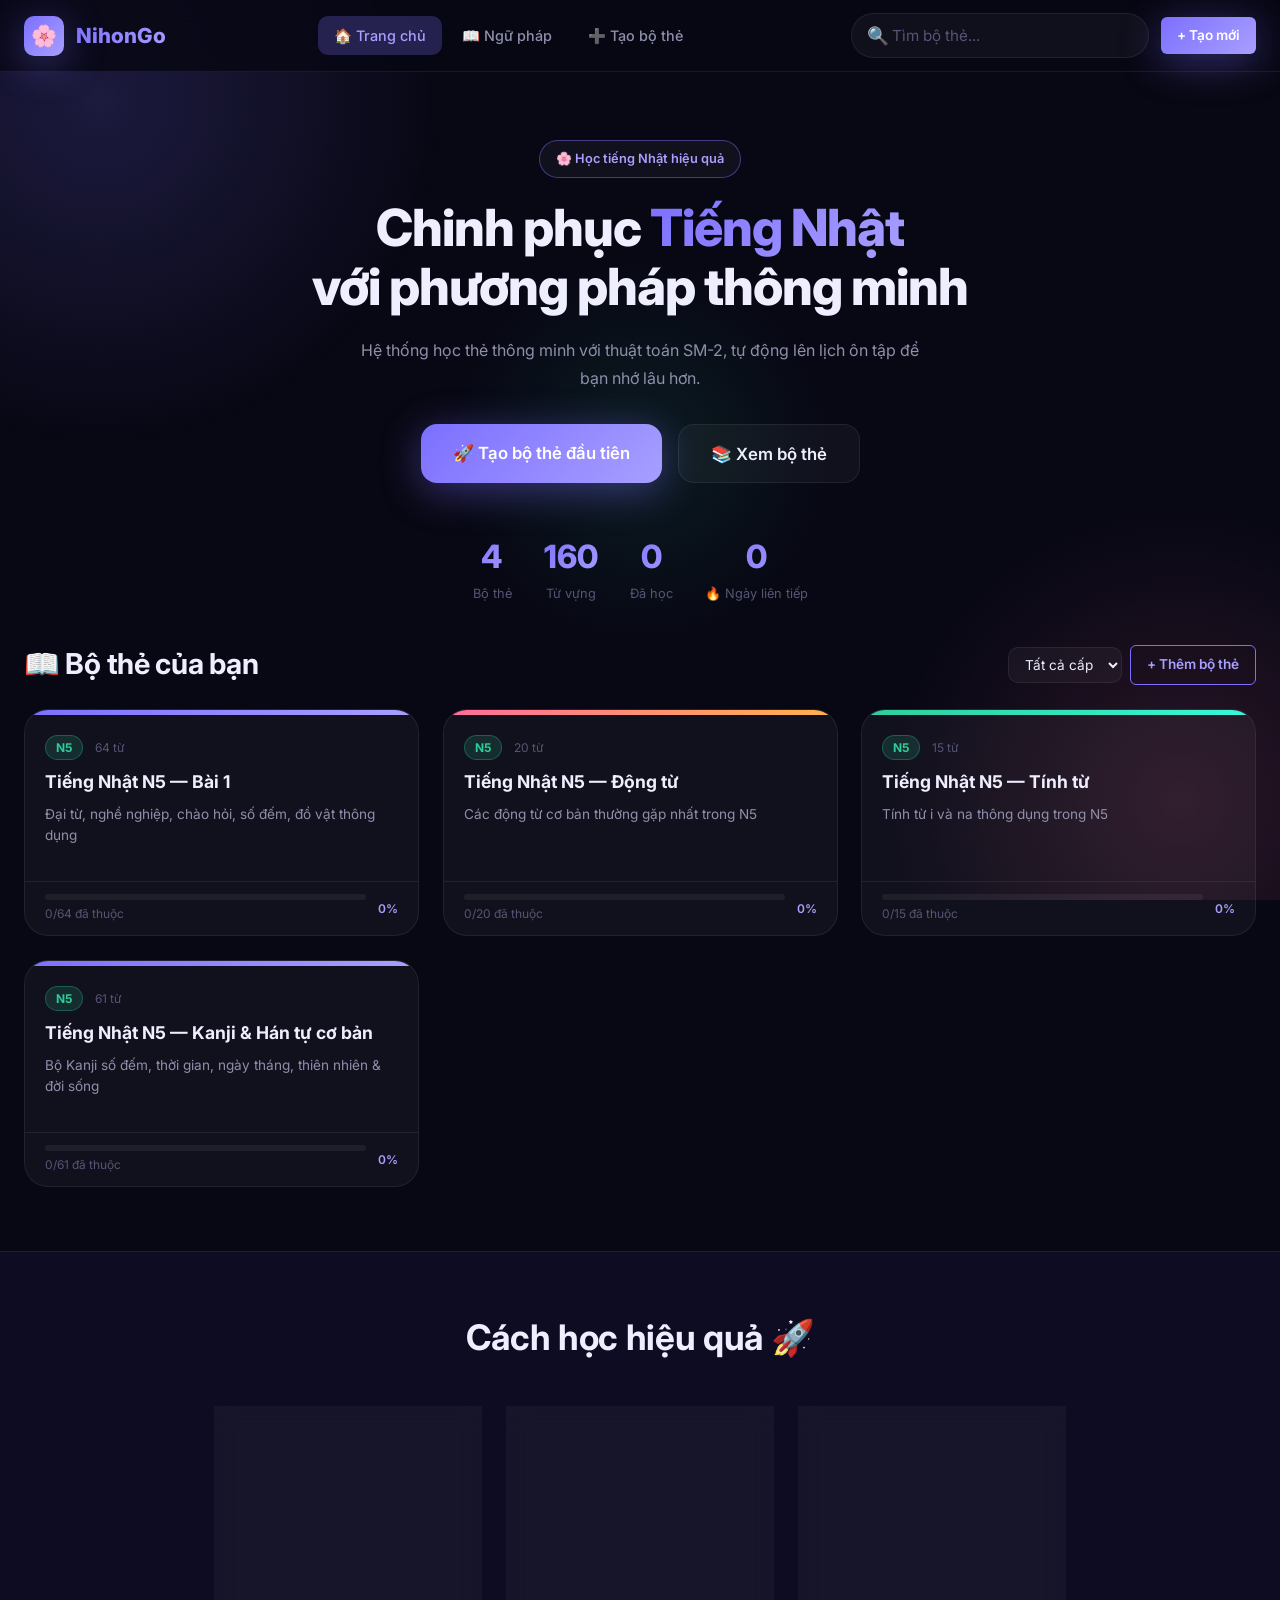
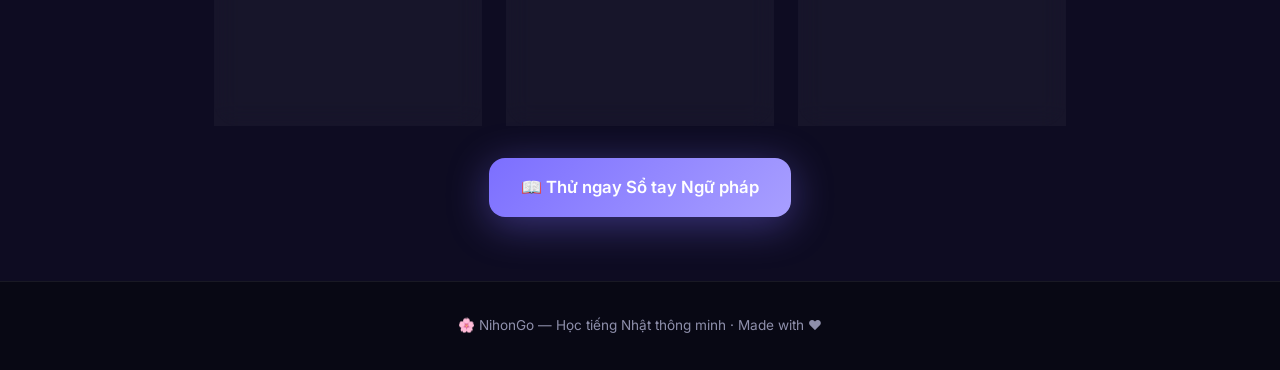
==== commit 05ee6314: "update grammar" ====
--- a/index.html
+++ b/index.html
@@ -21,6 +21,7 @@
       </a>
       <ul class="navbar-nav hide-mobile">
         <li><a href="index.html" class="active">🏠 Trang chủ</a></li>
+        <li><a href="grammar.html">📖 Ngữ pháp</a></li>
         <li><a href="create.html">➕ Tạo bộ thẻ</a></li>
       </ul>
       <div class="navbar-actions">
@@ -107,10 +108,13 @@
             <p>Thuật toán SM-2 tự động lên lịch ôn tập: từ khó xuất hiện nhiều hơn, từ đã thuộc ít hơn.</p>
           </div>
           <div class="card-glass" style="padding:var(--sp-6);text-align:center;gap:var(--sp-4);display:flex;flex-direction:column;align-items:center;">
-            <div style="font-size:3rem;">📈</div>
-            <h3>Theo dõi tiến độ</h3>
-            <p>Xem tỷ lệ thuộc bài, chuỗi ngày học liên tiếp và độ chính xác trong bài kiểm tra.</p>
-          </div>
+            <div style="font-size:3rem;">📖</div>
+            <h3>Ngữ pháp tương tác</h3>
+            <p>Nhập ngữ pháp học hôm nay, tự động sinh bài tập điền từ & sắp xếp câu giúp nhớ lâu.</p>
+          </div>
+        </div>
+        <div style="text-align:center;margin-top:var(--sp-8);">
+          <a href="grammar.html" class="btn btn-primary btn-lg">📖 Thử ngay Sổ tay Ngữ pháp</a>
         </div>
       </div>
     </section>
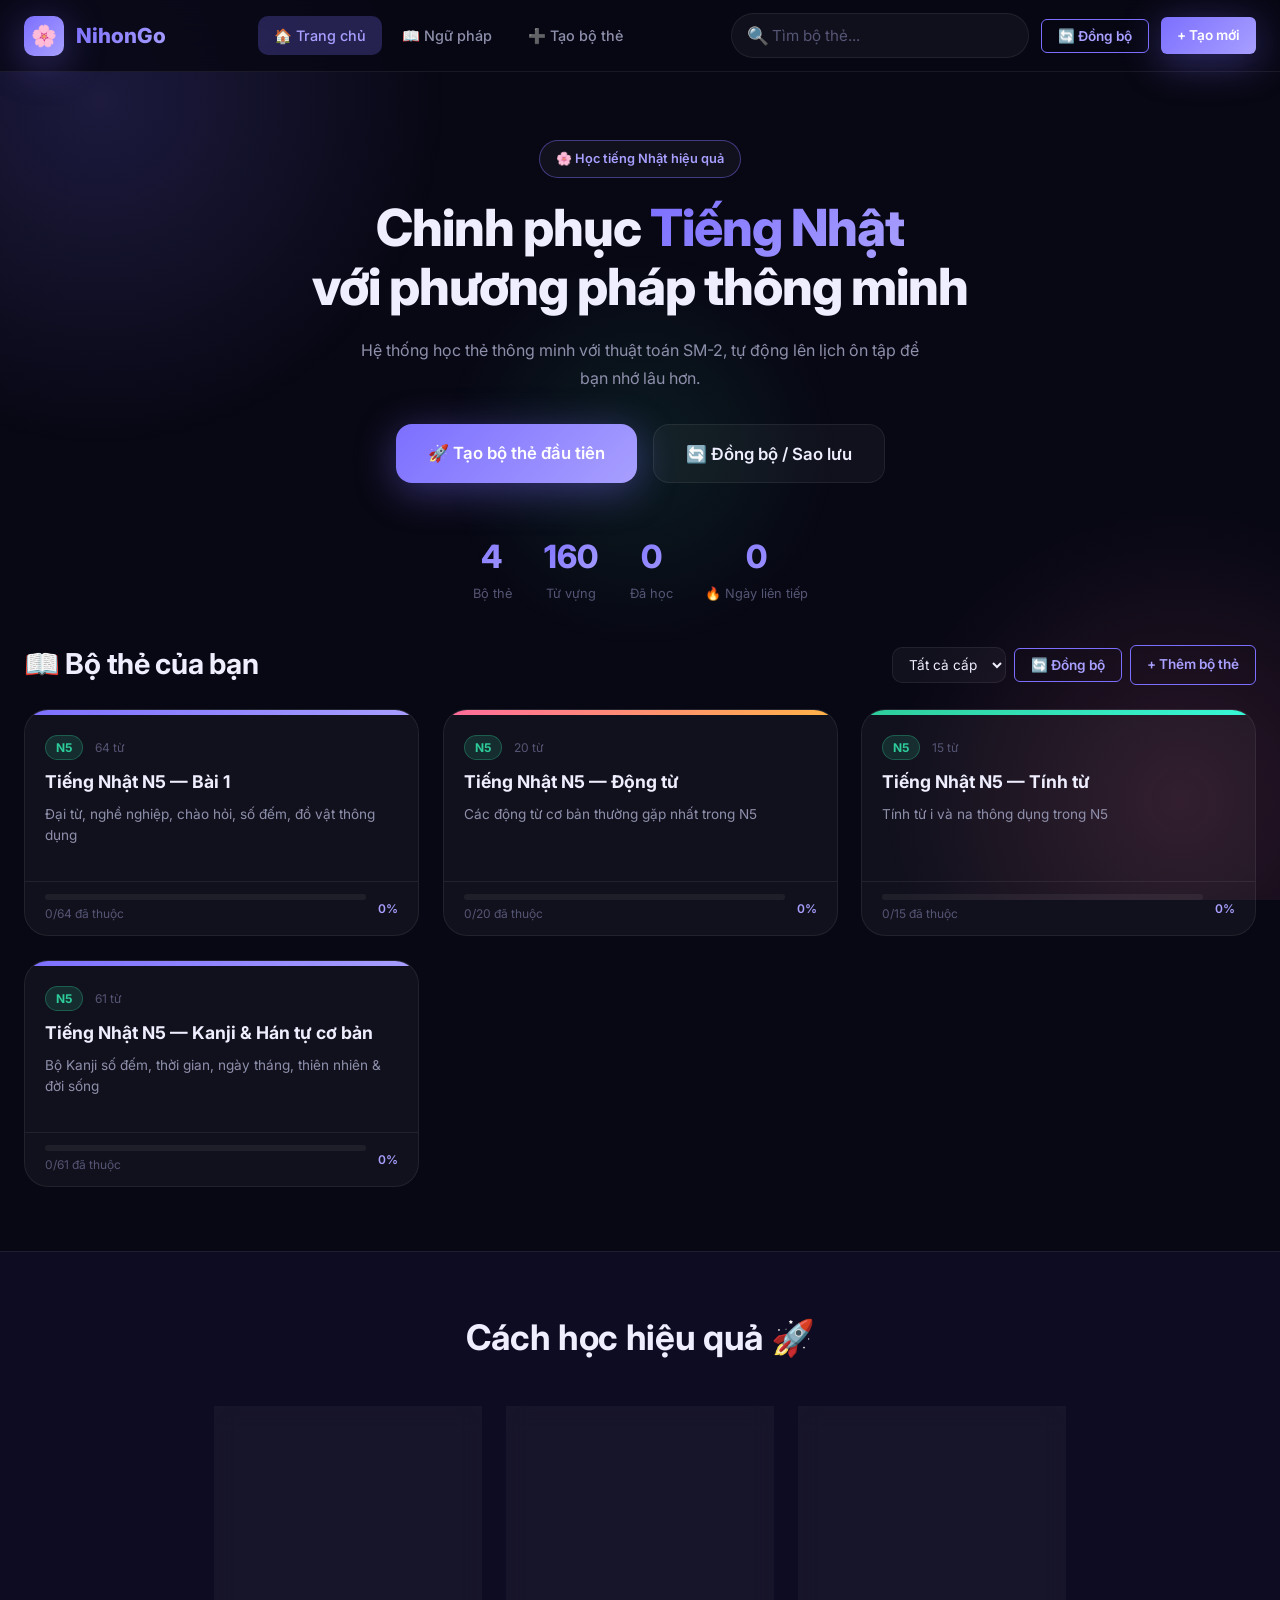
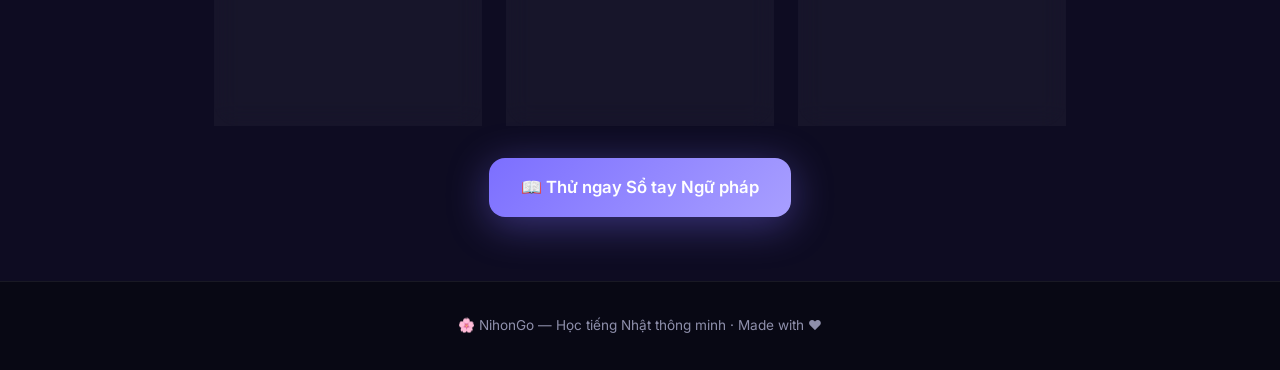
==== commit 926b0186: "Cập nhật tính năng đồng bộ và thêm bộ thẻ mới" ====
--- a/index.html
+++ b/index.html
@@ -29,6 +29,7 @@
           <span class="icon">🔍</span>
           <input type="text" class="search-input" id="global-search" placeholder="Tìm bộ thẻ..." oninput="filterSets(this.value)">
         </div>
+        <button class="btn btn-outline btn-sm" onclick="openSyncModal()" title="Đồng bộ giữa máy tính và điện thoại">🔄 Đồng bộ</button>
         <a href="create.html" class="btn btn-primary btn-sm">+ Tạo mới</a>
       </div>
     </div>
@@ -48,9 +49,7 @@
         </p>
         <div class="hero-actions">
           <a href="create.html" class="btn btn-primary btn-lg">🚀 Tạo bộ thẻ đầu tiên</a>
-          <button class="btn btn-secondary btn-lg" onclick="document.getElementById('sets-section').scrollIntoView({behavior:'smooth'})">
-            📚 Xem bộ thẻ
-          </button>
+          <button class="btn btn-secondary btn-lg" onclick="openSyncModal()">🔄 Đồng bộ / Sao lưu</button>
         </div>
         <div class="hero-stats" id="hero-stats">
           <div class="hero-stat"><div class="hero-stat-value" id="stat-sets">0</div><div class="hero-stat-label">Bộ thẻ</div></div>
@@ -75,6 +74,7 @@
               <option value="N2">N2</option>
               <option value="N1">N1</option>
             </select>
+            <button class="btn btn-outline btn-sm" onclick="openSyncModal()">🔄 Đồng bộ</button>
             <a href="create.html" class="btn btn-outline btn-sm">+ Thêm bộ thẻ</a>
           </div>
         </div>
--- a/css/components.css
+++ b/css/components.css
@@ -691,3 +691,75 @@
     border-top: 1px dashed rgba(255,255,255,.06);
   }
 }
+
+/* ============================================================
+   SYNC & BACKUP MODAL
+   ============================================================ */
+.sync-modal-box {
+  max-width: 620px;
+  max-height: 90vh;
+  overflow-y: auto;
+}
+.sync-tabs {
+  display: flex;
+  gap: var(--sp-2);
+  border-bottom: 1px solid var(--glass-border);
+  margin-bottom: var(--sp-6);
+  overflow-x: auto;
+  padding-bottom: 2px;
+}
+.sync-tab-btn {
+  padding: var(--sp-2) var(--sp-4);
+  background: transparent;
+  border: none;
+  border-bottom: 2px solid transparent;
+  color: var(--text-muted);
+  font-weight: 600;
+  font-size: .9rem;
+  cursor: pointer;
+  white-space: nowrap;
+  transition: all var(--t-fast);
+}
+.sync-tab-btn:hover {
+  color: var(--text-primary);
+}
+.sync-tab-btn.active {
+  color: var(--clr-primary-light);
+  border-bottom-color: var(--clr-primary);
+}
+.sync-card-option {
+  background: rgba(255, 255, 255, 0.03);
+  border: 1px solid var(--glass-border);
+  border-radius: var(--r-md);
+  padding: var(--sp-4);
+  margin-bottom: var(--sp-4);
+  display: flex;
+  flex-direction: column;
+  gap: var(--sp-2);
+}
+.sync-code-area {
+  width: 100%;
+  height: 110px;
+  font-family: monospace;
+  font-size: .8rem;
+  padding: var(--sp-3);
+  border-radius: var(--r-md);
+  background: rgba(0, 0, 0, 0.4);
+  border: 1px solid var(--glass-border);
+  color: var(--text-primary);
+  resize: vertical;
+}
+.sync-step-badge {
+  display: inline-flex;
+  align-items: center;
+  justify-content: center;
+  width: 22px;
+  height: 22px;
+  border-radius: 50%;
+  background: var(--clr-primary);
+  color: #fff;
+  font-size: .75rem;
+  font-weight: 700;
+  margin-right: 6px;
+}
+
